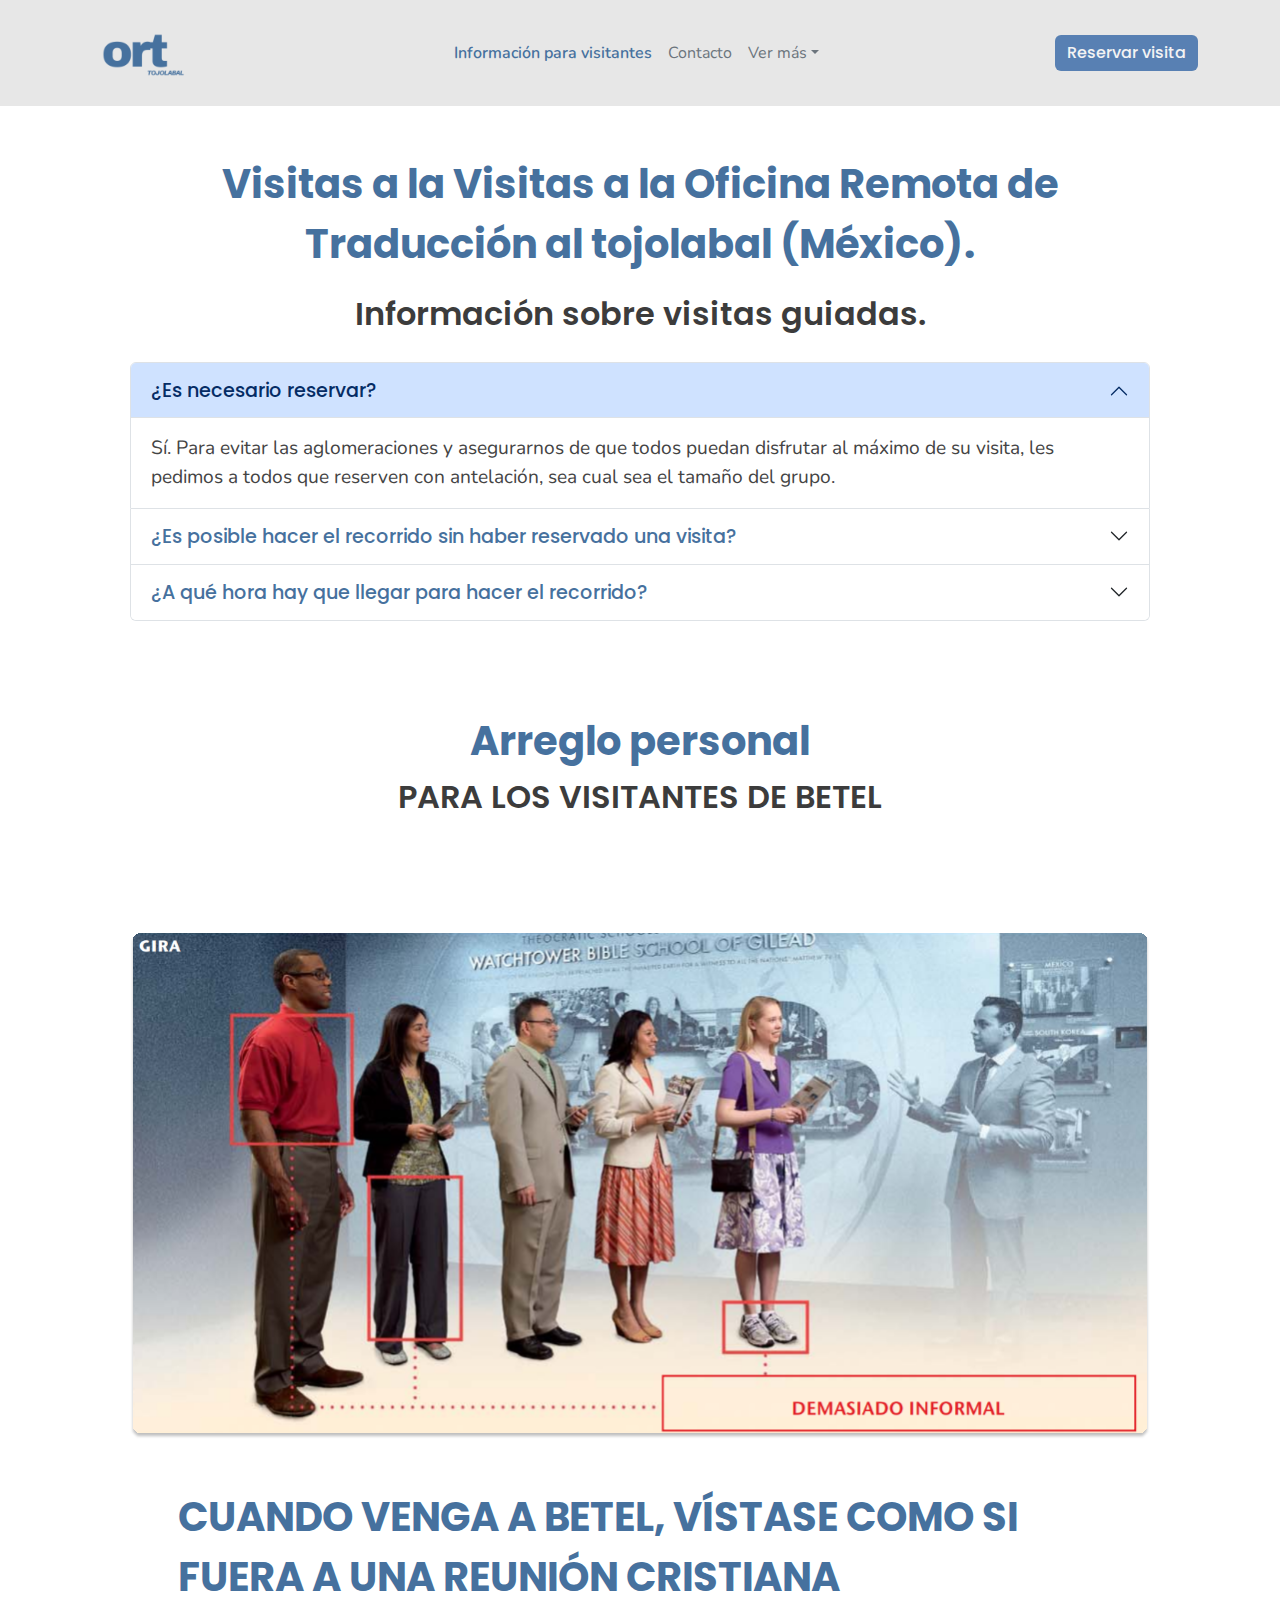
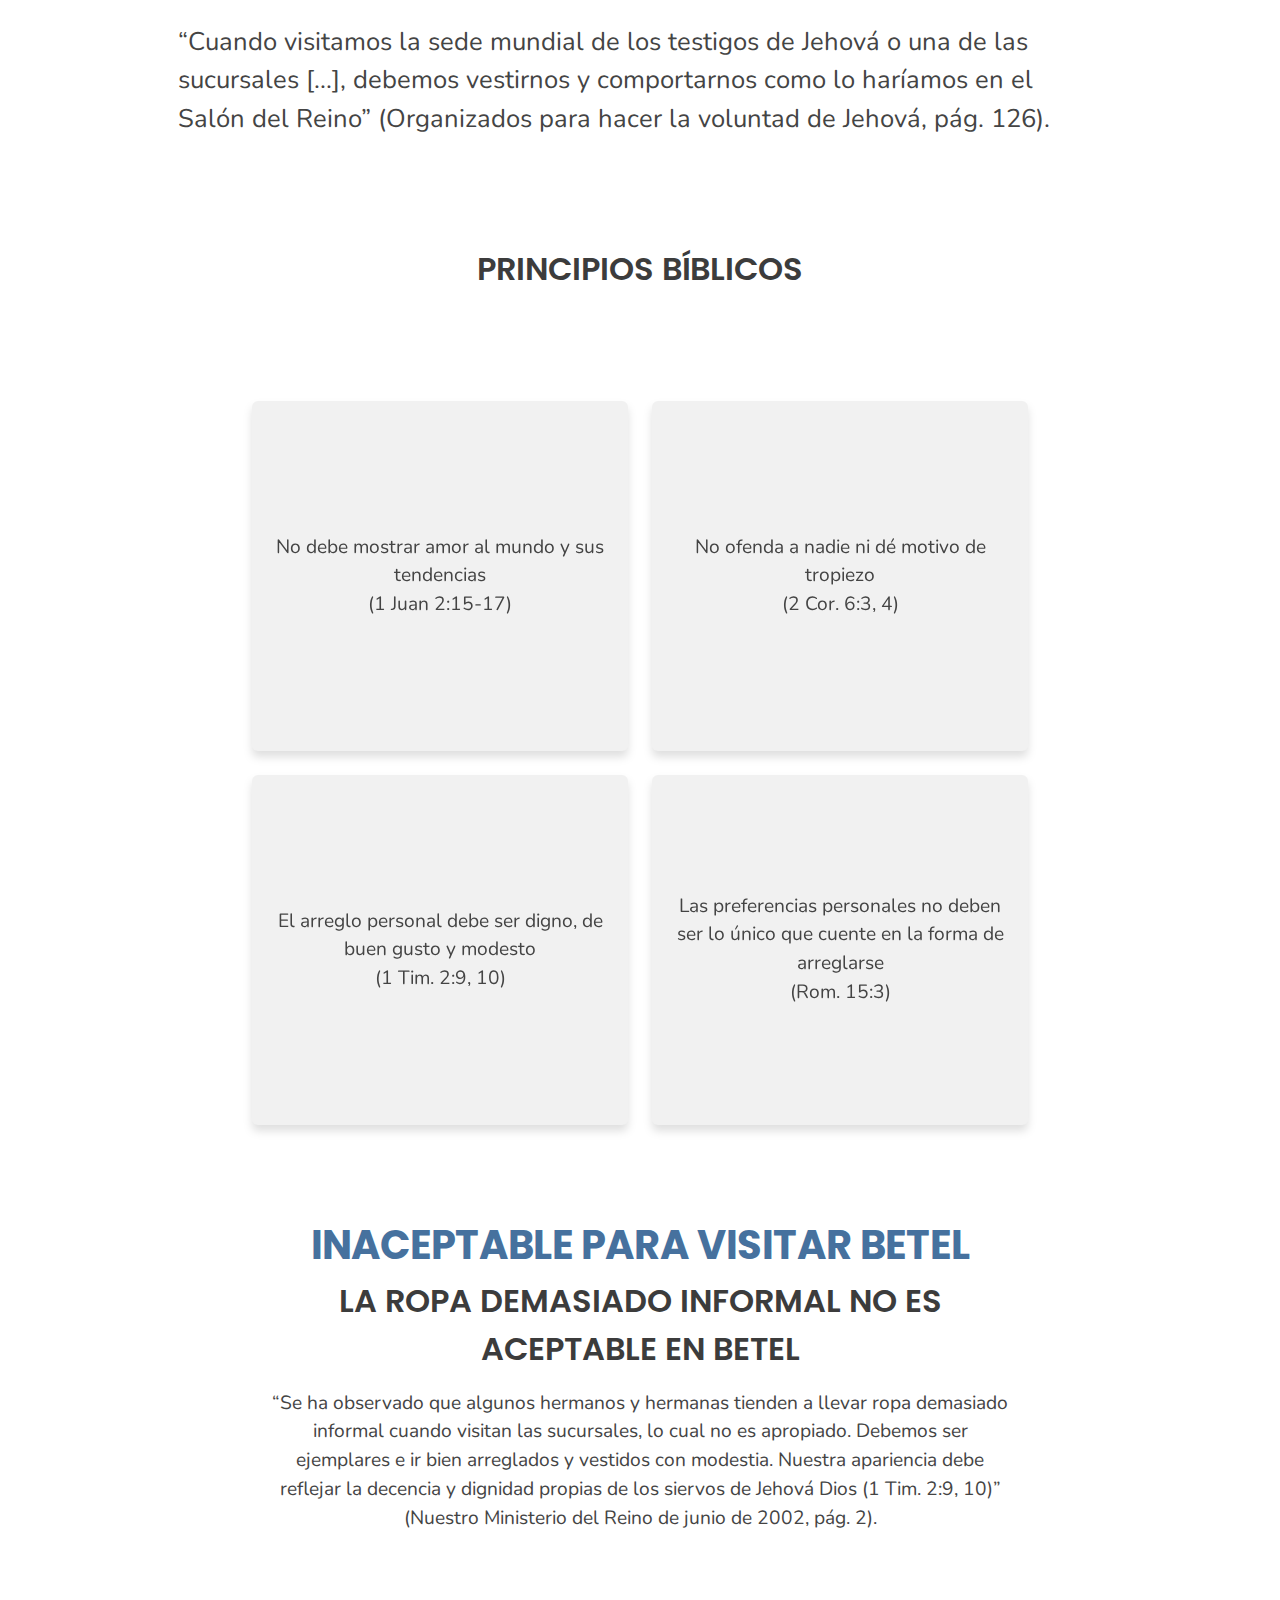
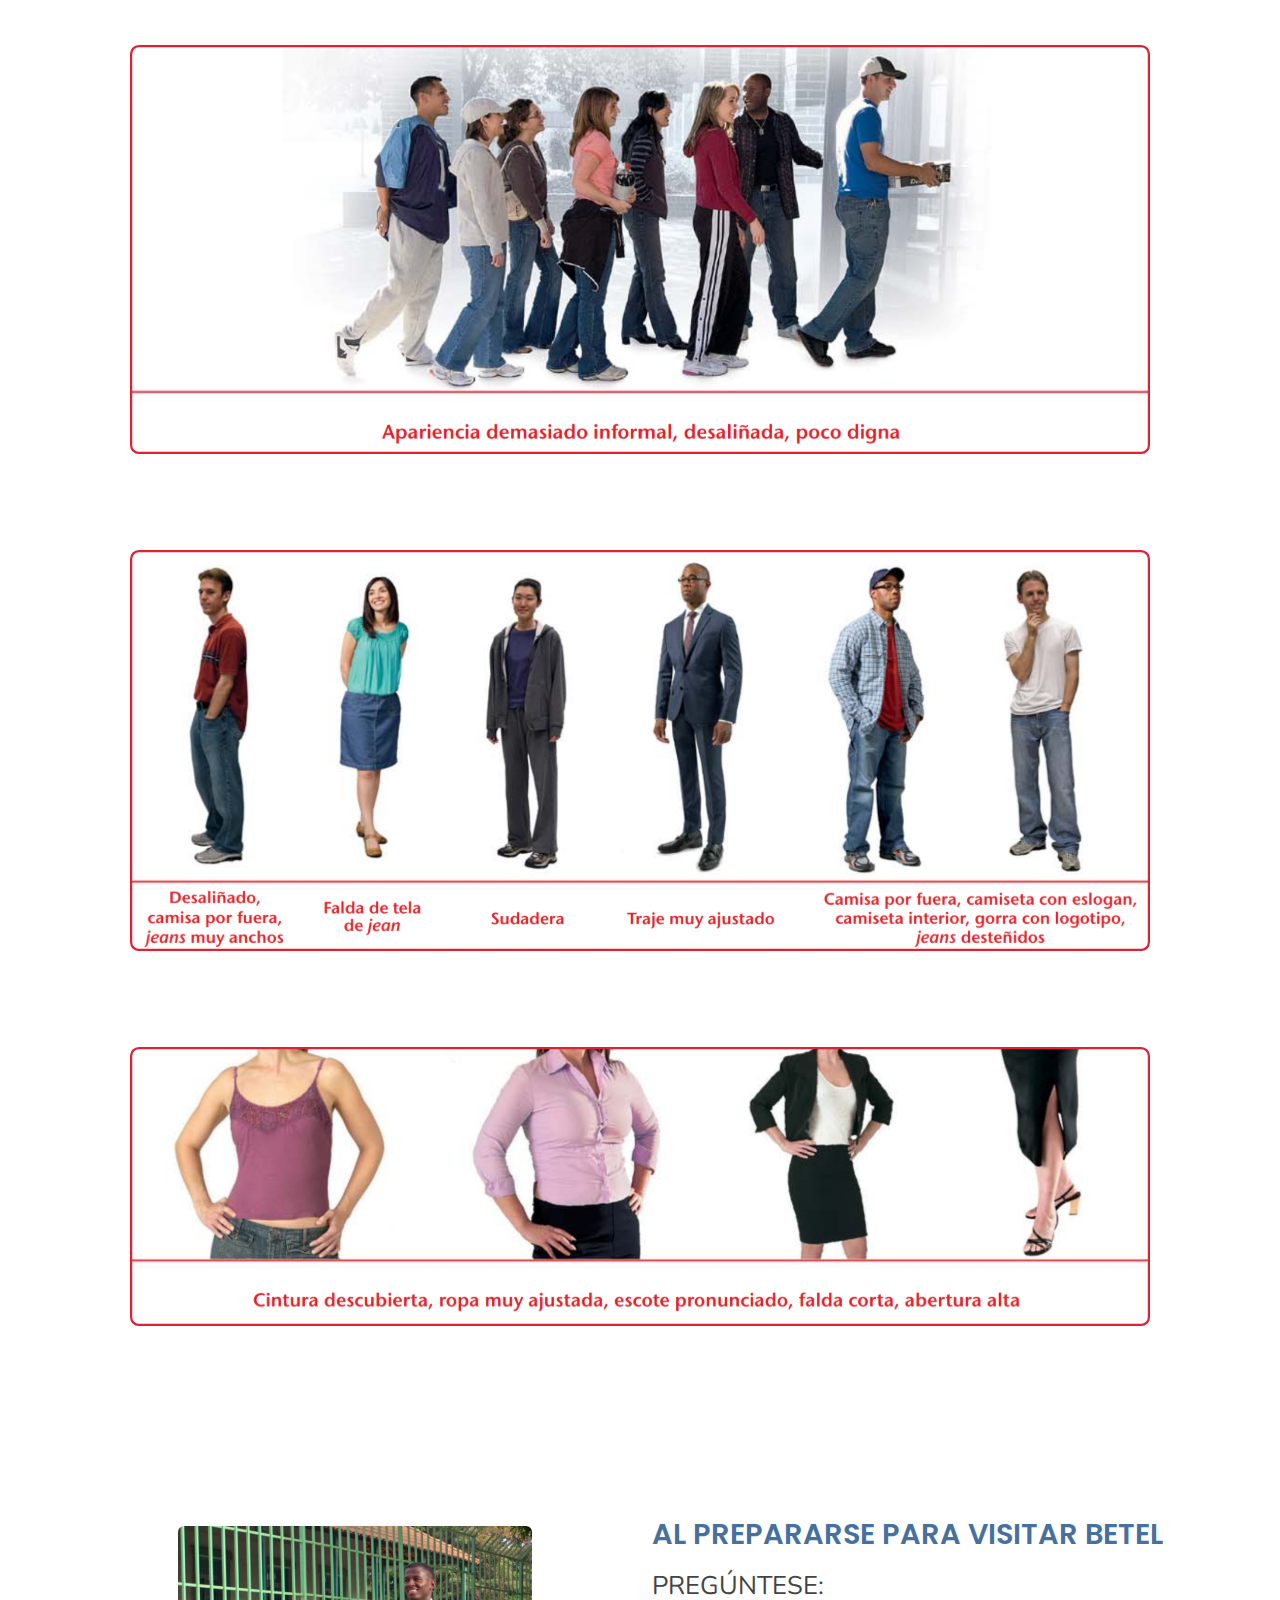
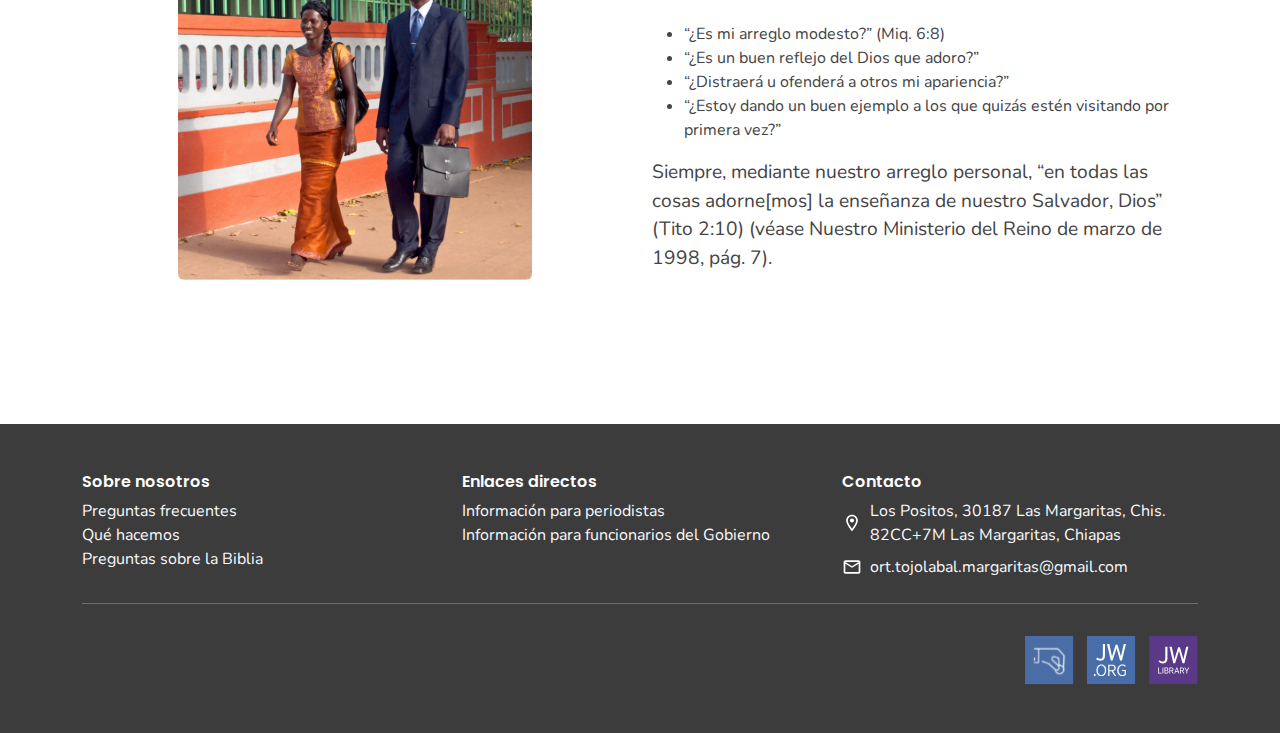
==== informacion.html @ af2a0dfd "componentes del apartado web" ====
<!DOCTYPE html>
<html data-bs-theme="light" lang="es-mx">

<head>
    <meta charset="utf-8">
    <meta name="viewport" content="width=device-width, initial-scale=1.0, shrink-to-fit=no">
    <title>ort-tojolabal</title>
    <link rel="stylesheet" href="assets/bootstrap/css/bootstrap.min.css">
    <link rel="stylesheet" href="assets/css/Hero-Clean-images.css">
    <link rel="stylesheet" href="assets/css/Lightbox-Gallery-baguetteBox.min.css">
    <link rel="stylesheet" href="assets/css/Navbar-Centered-Links-icons.css">
    <link rel="preconnect" href="https://fonts.googleapis.com">
    <link rel="preconnect" href="https://fonts.gstatic.com" crossorigin>
    <link href="https://fonts.googleapis.com/css2?family=Poppins&display=swap" rel="stylesheet">
    <link href="https://fonts.googleapis.com/css2?family=Nunito:ital,wght@0,200..1000;1,200..1000&display=swap" rel="stylesheet">
    <link rel="stylesheet" href="assets/css/style.css">
</head>

<body>

    <nav class="navbar navbar-expand-lg navbar-light" style="background-color: #e7e7e7;">
        <div class="container">
            <a class="navbar-brand d-flex align-items-center" href="home.html">
                <img src="assets/img/logotj.png" alt="" width="120" height="80">
            </a>
            <button data-bs-toggle="collapse" class="navbar-toggler" data-bs-target="#navcol-3">
                <span class="visually-hidden">Toggle navigation</span>
                <span class="navbar-toggler-icon"></span>
            </button>
            <div class="collapse navbar-collapse" id="navcol-3">
                <ul class="navbar-nav mx-auto">
                    <li class="nav-item">
                        <a class="nav-link clr" href="informacion.html">Información para visitantes</a>
                    </li>
                    <li class="nav-item"><a class="nav-link text-secondary" href="#contacto">Contacto</a></li>
                    <li class="nav-item dropdown"><a class="dropdown-toggle nav-link text-secondary" aria-expanded="false" data-bs-toggle="dropdown" href="mas.html">Ver más</a>
                        <div class="dropdown-menu">
                            <a class="dropdown-item text-secondary" href="mas.html">Fotos</a>
                            <a class="dropdown-item text-secondary" href="mas.html">Videos</a>
                        </div>
                    </li>
                    
                </ul>
                <a class="btn btn-primary btncss" role="button" href="https://forms.gle/vn2BjQ1gZtzSnFsu7">Reservar visita</a>
            </div>
        </div>
    </nav>

    <section>
        <div class="container">
            <div class="text-center p-4 p-lg-5">
                <p class="texto1">Visitas a la Visitas a la&nbsp;Oficina Remota de Traducción al tojolabal (México).</p>
                <p class="subt1">Información sobre visitas guiadas.</p>
                <div class="accordion" role="tablist" id="accordion-1" style="margin-top: 24px;">
                    <div class="accordion-item">
                        <h2 class="accordion-header" role="tab">
                            <button class="accordion-button" type="button" data-bs-toggle="collapse" data-bs-target="#accordion-1 .item-1" aria-expanded="true" aria-controls="accordion-1 .item-1">¿Es necesario reservar?</button>
                        </h2>
                        <div class="accordion-collapse collapse show item-1" role="tabpanel" data-bs-parent="#accordion-1">
                            <div class="accordion-body">
                                <p class="mb-0 pcss" style="text-align: left;">Sí. Para evitar las aglomeraciones y asegurarnos de que todos puedan disfrutar al máximo de su visita, les pedimos a todos que reserven con antelación, sea cual sea el tamaño del grupo.</p>
                            </div>
                        </div>
                    </div>
                    <div class="accordion-item">
                        <h2 class="accordion-header" role="tab"><button class="accordion-button collapsed" type="button" data-bs-toggle="collapse" data-bs-target="#accordion-1 .item-2" aria-expanded="false" aria-controls="accordion-1 .item-2">¿Es posible hacer el recorrido sin haber reservado una visita?</button></h2>
                        <div class="accordion-collapse collapse item-2" role="tabpanel" data-bs-parent="#accordion-1">
                            <div class="accordion-body">
                                <p class="mb-0 pcss" style="text-align: left;">Si no ha reservado, es posible que no pueda hacer el recorrido. Debido al espacio disponible, solo se permite una cantidad limitada de visitantes por día.</p>
                            </div>
                        </div>
                    </div>
                    <div class="accordion-item">
                        <h2 class="accordion-header" role="tab"><button class="accordion-button collapsed" type="button" data-bs-toggle="collapse" data-bs-target="#accordion-1 .item-3" aria-expanded="false" aria-controls="accordion-1 .item-3">¿A qué hora hay que llegar para hacer el recorrido? </button></h2>
                        <div class="accordion-collapse collapse item-3" role="tabpanel" data-bs-parent="#accordion-1">
                            <div class="accordion-body">
                                <p class="mb-0 pcss" style="text-align: left;">Los visitantes no deben llegar más de una hora antes de la hora programada para su recorrido. De esta forma se evitan las aglomeraciones.</p>
                            </div>
                        </div>
                    </div>
                </div>
            </div>
        </div>
    </section>

    <div class="container py-4 py-xl-5" style="margin-bottom: -40px;">
        <div class="row mb-5">
            <div class="col-md-8 col-xl-6 text-center mx-auto">
                <h2 class="texto1">Arreglo personal</h2>
                <p class="subt1">PARA LOS VISITANTES DE BETEL</p>
            </div>
        </div>
        <div class="text-center p-4 p-lg-5">
            <img class="rounded mx-auto d-block img-fluid" src="assets/img/inf1.svg">
            <div class="text-center p-4 p-lg-5">
                <p class="texto1" style="text-align: left;">CUANDO VENGA A BETEL, VÍSTASE COMO SI FUERA A UNA REUNIÓN CRISTIANA</p>
                <p style="text-align: left;" class="parr3">“Cuando visitamos la sede mundial de los testigos de Jehová o una de las sucursales [...], debemos vestirnos y comportarnos como lo haríamos en el Salón del Reino” (Organizados para hacer la voluntad de Jehová, pág. 126).</p>
            </div>
        </div>
        <div class="row mb-5">
            <div class="col-md-8 col-xl-6 text-center mx-auto">
                <h2 class="subt1">PRINCIPIOS BÍBLICOS</h2>
            </div>
        </div>
    </div>

    <div class="container d-flex flex-column align-items-center py-4 py-xl-5">
        <div class="row gy-4 row-cols-1 row-cols-md-2 w-100" style="max-width: 800px;">
            <div class="col order-md-first">
                <div class="card">
                    <div class="card-body">
                        <p class="txtcard card-text position-relative top-50 start-50 translate-middle">No debe mostrar amor al mundo y sus tendencias<br>(1 Juan 2:15-17)</p>
                    </div>
                </div>
            </div>
            <div class="col d-md-flex order-first justify-content-md-start align-items-md-end order-md-1">
                <div class="card">
                    <div class="card-body">
                        <p class="txtcard card-text position-relative top-50 start-50 translate-middle">No ofenda a nadie ni dé motivo de tropiezo<br>(2 Cor. 6:3, 4)</p>
                    </div>
                </div>
            </div>
            <div class="col order-md-2">
                <div class="card">
                    <div class="card-body">
                        <p class="txtcard card-text position-relative top-50 start-50 translate-middle">El arreglo personal debe ser digno, de buen gusto y modesto <br>(1 Tim. 2:9, 10)</p>
                    </div>
                </div>
            </div>
            <div class="col order-md-2">
                <div class="card">
                    <div class="card-body">
                        <p class="txtcard card-text position-relative top-50 start-50 translate-middle">Las preferencias personales no deben ser lo único que cuente en la forma de arreglarse<br>(Rom. 15:3)</p>
                    </div>
                </div>
            </div>
        </div>
    </div>

    <div class="container py-4 py-xl-5" style="margin-bottom: -40px;">
        <div class="row mb-5">
            <div class="col-md-8 text-center mx-auto">
                <h2 class="texto1">INACEPTABLE PARA VISITAR BETEL</h2>
                <p class="subt1">LA ROPA DEMASIADO INFORMAL NO ES ACEPTABLE EN BETEL</p>
                <p class="parr2">“Se ha observado que algunos hermanos y hermanas tienden a llevar ropa demasiado informal cuando visitan las sucursales, lo cual no es apropiado. Debemos ser ejemplares e ir bien arreglados y vestidos con modestia. Nuestra apariencia debe reflejar la decencia y dignidad propias de los siervos de Jehová Dios (1 Tim. 2:9, 10)” (Nuestro Ministerio del Reino de junio de 2002, pág. 2).</p>
            </div>
        </div>
        <div class="text-center p-4 p-lg-5"><img class="rounded mx-auto d-block img-fluid" src="assets/img/inf2.svg"></div>
        <div class="text-center p-4 p-lg-5"><img class="rounded mx-auto d-block img-fluid" src="assets/img/inf3.svg"></div>
        <div class="text-center p-4 p-lg-5"><img class="rounded mx-auto d-block img-fluid" src="assets/img/inf4.svg"></div>
    </div>

    <div class="container py-4 py-xl-5">
        <div class="row gy-4 gy-md-0">
            <div class="col-md-6">
                <div class="p-xl-5 m-xl-5">
                    <img class="rounded img-fluid w-100 fit-cover" style="min-height: 300px;" src="assets/img/inf5.svg">
                </div>
            </div>
            <div class="col-md-6 d-md-flex align-items-md-center">
                <div>
                    <h2 class="parr1">AL PREPARARSE PARA VISITAR BETEL</h2>
                    <p class="my-3 parr3">PREGÚNTESE: </p>
                    <ul>
                        <li>“¿Es mi arreglo modesto?” (Miq. 6:8) </li>
                        <li>“¿Es un buen reflejo del Dios que adoro?”</li>
                        <li>“¿Distraerá u ofenderá a otros mi apariencia?”</li>
                        <li>“¿Estoy dando un buen ejemplo a los que quizás estén visitando por primera vez?”</li>
                    </ul>
                    <p class="my-3 parr2">Siempre, mediante nuestro arreglo personal, “en todas las cosas adorne[mos] la enseñanza de nuestro Salvador, Dios” (Tito 2:10) (véase Nuestro Ministerio del Reino de marzo de 1998, pág. 7).</p>
                </div>
            </div>
        </div>
    </div>

    <footer id="contacto" style="background-color: #3C3C3C;" class="text-white">
        <div class="container py-4 py-lg-5">
            <div class="row row-cols-1 row-cols-lg-3">
                <div class="col">
                    <h3 class="fs-6 ft">Sobre nosotros</h3>
                    <ul class="list-unstyled">
                        <li><a class="link-light" href="https://www.jw.org/es/testigos-de-jehov%C3%A1/preguntas-frecuentes/">Preguntas frecuentes</a></li>
                        <li><a class="link-light" href="https://www.jw.org/es/testigos-de-jehov%C3%A1/qui%C3%A9nes-somos-y-qu%C3%A9-hacemos/">Qué hacemos</a></li>
                        <li><a class="link-light" href="https://www.jw.org/es/ense%C3%B1anzas-b%C3%ADblicas/preguntas/">Preguntas sobre la&nbsp;Biblia</a></li>
                    </ul>
                </div>
                <div class="col">
                    <h3 class="fs-6 ft">Enlaces directos</h3>
                    <ul class="list-unstyled">
                        <li><a class="link-light" href="https://www.jw.org/es/informacion-para-periodistas/">Información para periodistas</a></li>
                        <li><a class="link-light" href="https://www.jw.org/es/legal/">Información para funcionarios del Gobierno</a></li>
                    </ul>
                </div>
                <div class="col">
                    <h3 class="fs-6 ft">Contacto</h3>
                    <div class="d-flex align-items-center mb-2">
                        <span class="d-flex justify-content-center align-items-center me-2 ">
                            <svg xmlns="http://www.w3.org/2000/svg" height="1em" viewBox="0 0 24 24" width="1em" fill="currentColor" class="fs-5">
                                <path d="M0 0h24v24H0V0z" fill="none"></path>
                                <path d="M12 2C8.13 2 5 5.13 5 9c0 5.25 7 13 7 13s7-7.75 7-13c0-3.87-3.13-7-7-7zM7 9c0-2.76 2.24-5 5-5s5 2.24 5 5c0 2.88-2.88 7.19-5 9.88C9.92 16.21 7 11.85 7 9z"></path>
                                <circle cx="12" cy="9" r="2.5"></circle>
                            </svg>
                        </span>
                        <a class="text-align link-light" href="https://maps.app.goo.gl/HFKCxV1KkZRqvtg29">Los Positos, 30187 Las Margaritas, Chis.<br>82CC+7M Las Margaritas, Chiapas</a>
                    </div>
                    <div class="d-flex align-items-center mb-2">
                        <span class="d-flex justify-content-center align-items-center me-2">
                            <svg xmlns="http://www.w3.org/2000/svg" height="1em" viewBox="0 0 24 24" width="1em" fill="currentColor" class="fs-5">
                                <path d="M0 0h24v24H0V0z" fill="none"></path>
                                <path d="M22 6c0-1.1-.9-2-2-2H4c-1.1 0-2 .9-2 2v12c0 1.1.9 2 2 2h16c1.1 0 2-.9 2-2V6zm-2 0l-8 5-8-5h16zm0 12H4V8l8 5 8-5v10z"></path>
                            </svg>
                        </span>
                        <a class="text-align link-light" href="#">ort.tojolabal.margaritas@gmail.com</a>
                    </div>
                </div>
            </div>
            <hr>
            <div class="d-flex justify-content-end align-items-center pt-3">
                <ul class="list-inline mb-0">
                    <li class="list-inline-item"><a href="https://donate.jw.org/ui/S/donate-home.html#/donate"><img src="assets/img/Donete.svg"></a></li>
                    <li class="list-inline-item"><a href="https://www.jw.org/es/"><img src="assets/img/JW.svg"></a></li>
                    <li class="list-inline-item"><a href="https://www.jw.org/es/ayuda-en-l%C3%ADnea/jw-library/"><img src="assets/img/jwL.svg"></a></li>
                </ul>
            </div>
        </div>
    </footer>

    <script src="assets/js/jquery.min.js"></script>
    <script src="assets/bootstrap/js/bootstrap.min.js"></script>
    <script src="assets/js/Lightbox-Gallery-baguetteBox.min.js"></script>
    <script src="assets/js/Lightbox-Gallery.js"></script>
</body>

</html>
---- assets/css/Hero-Clean-images.css ----
.fit-cover {
  object-fit: cover;
}

a {
  text-decoration: none;
  font-family: "Nunito", sans-serif;
  font-optical-sizing: auto;
  font-weight: 400;
  font-style: normal;
}
---- assets/css/Navbar-Centered-Links-icons.css ----
.bs-icon {
  --bs-icon-size: .75rem;
  display: flex;
  flex-shrink: 0;
  justify-content: center;
  align-items: center;
  font-size: var(--bs-icon-size);
  width: calc(var(--bs-icon-size) * 2);
  height: calc(var(--bs-icon-size) * 2);
  color: var(--bs-primary);
}

.bs-icon-xs {
  --bs-icon-size: 1rem;
  width: calc(var(--bs-icon-size) * 1.5);
  height: calc(var(--bs-icon-size) * 1.5);
}

.bs-icon-sm {
  --bs-icon-size: 1rem;
}

.bs-icon-md {
  --bs-icon-size: 1.5rem;
}

.bs-icon-lg {
  --bs-icon-size: 2rem;
}

.bs-icon-xl {
  --bs-icon-size: 2.5rem;
}

.bs-icon.bs-icon-primary {
  color: var(--bs-white);
  background: var(--bs-primary);
}

.bs-icon.bs-icon-primary-light {
  color: var(--bs-primary);
  background: rgba(var(--bs-primary-rgb), .2);
}

.bs-icon.bs-icon-semi-white {
  color: var(--bs-primary);
  background: rgba(255, 255, 255, .5);
}

.bs-icon.bs-icon-rounded {
  border-radius: .5rem;
}

.bs-icon.bs-icon-circle {
  border-radius: 50%;
}
---- assets/css/style.css ----
.texto1{
    font-family: "Poppins", sans-serif;
    font-weight: bold;
    font-style: normal;
    color: #46719E;
    font-size: 2.5rem;
}

.btncss{
    background-color: #5880B3;
    color: #F3F3F3;
    font-family: "Poppins", sans-serif;
    font-weight: 500;
    font-style: normal;
    border: none;
}

.txt2{
    font-family: "Poppins", sans-serif;
    font-weight: 500;
    font-style: normal;
    color: #3C3C3C;
    font-size: 2.0rem;
}

.txt3{
    font-family: "Poppins", sans-serif;
    font-weight: 500;
    font-style: normal;
    color: #3C3C3C;
    font-size: 1.5rem; 
}

.parr1{
    font-family: "Poppins", sans-serif;
    font-weight: 600;
    font-style: normal;
    color: #46719E;
    font-size: 1.8rem;
}

.parr2{
    font-family: "Nunito", sans-serif;
    font-optical-sizing: auto;
    font-weight: 400;
    font-style: normal;
    color: #444444;
    font-size: 1.2rem;
}

.parr3{
    font-family: "Nunito", sans-serif;
    font-optical-sizing: auto;
    font-weight: 400;
    font-style: normal;
    color: #444444;
    font-size: 1.6rem;
}

.subt1{
    font-family: "Poppins", sans-serif;
    font-weight: 600;
    font-style: normal;
    color: #3C3C3C;
    font-size: 2.0rem;
}


.txtcard{
    text-align: center;
    font-family: "Nunito", sans-serif;
    font-optical-sizing: auto;
    font-weight: 400;
    font-style: normal;
    color: #444444;
    font-size: 1.2rem;
}

.card{
    background-color: #F1F1F1;
    border: none;
    filter: drop-shadow(0px 6px 4px #00000020);
    height: 350px;
}

li{
    font-family: "Nunito", sans-serif;
    font-optical-sizing: auto;
    font-weight: 400;
    font-style: normal;
    color: #444444;
    font-size: 1.0rem;
}

.clr{
    color: #46719E;
    font-weight: 600;
}

.ft{
    font-family: "Poppins", sans-serif;
    font-weight: 600;
    font-style: normal;
}

.accordion-button{
    font-family: "Poppins", sans-serif;
    font-weight: 500;
    font-style: normal;
    color: #46719E;
    font-size: 1.2rem;
}

.pcss{
    font-family: "Nunito", sans-serif;
    font-optical-sizing: auto;
    font-weight: 400;
    font-style: normal;
    color: #444444;
    font-size: 1.2rem;
}
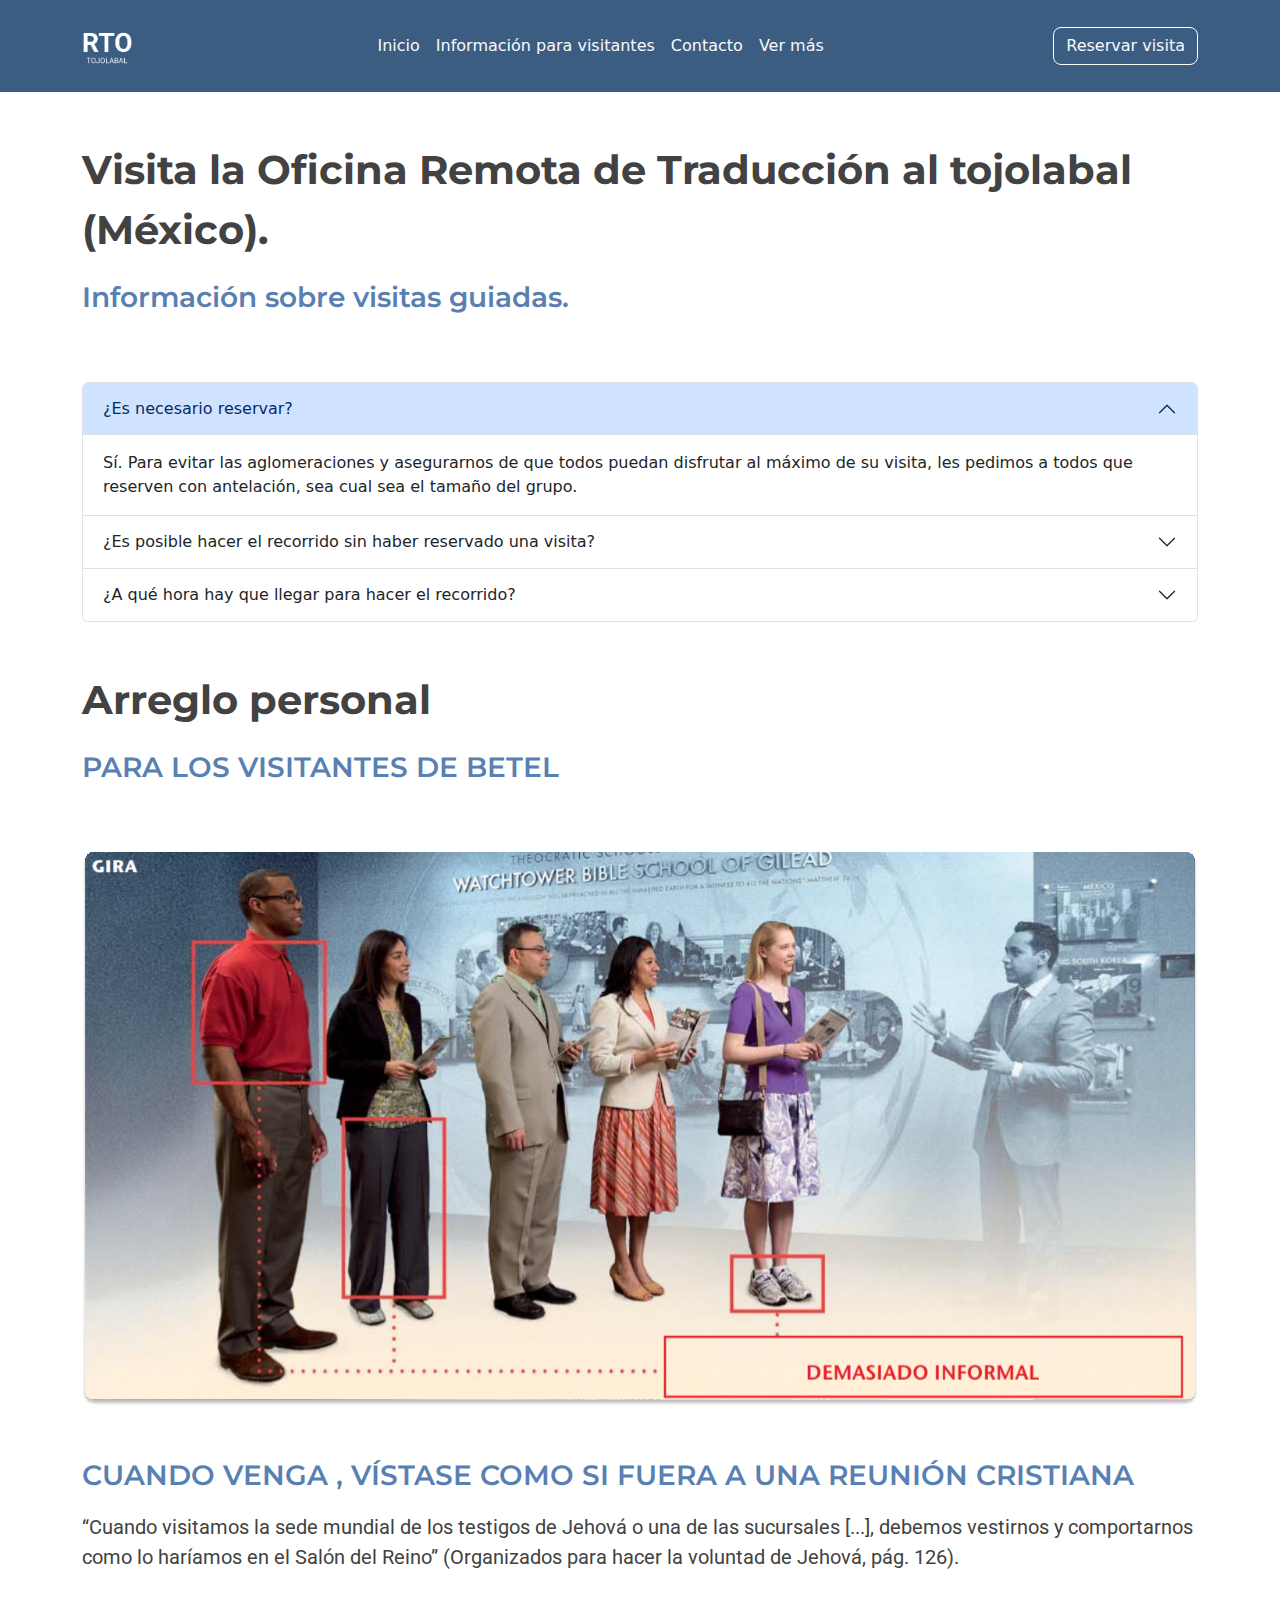
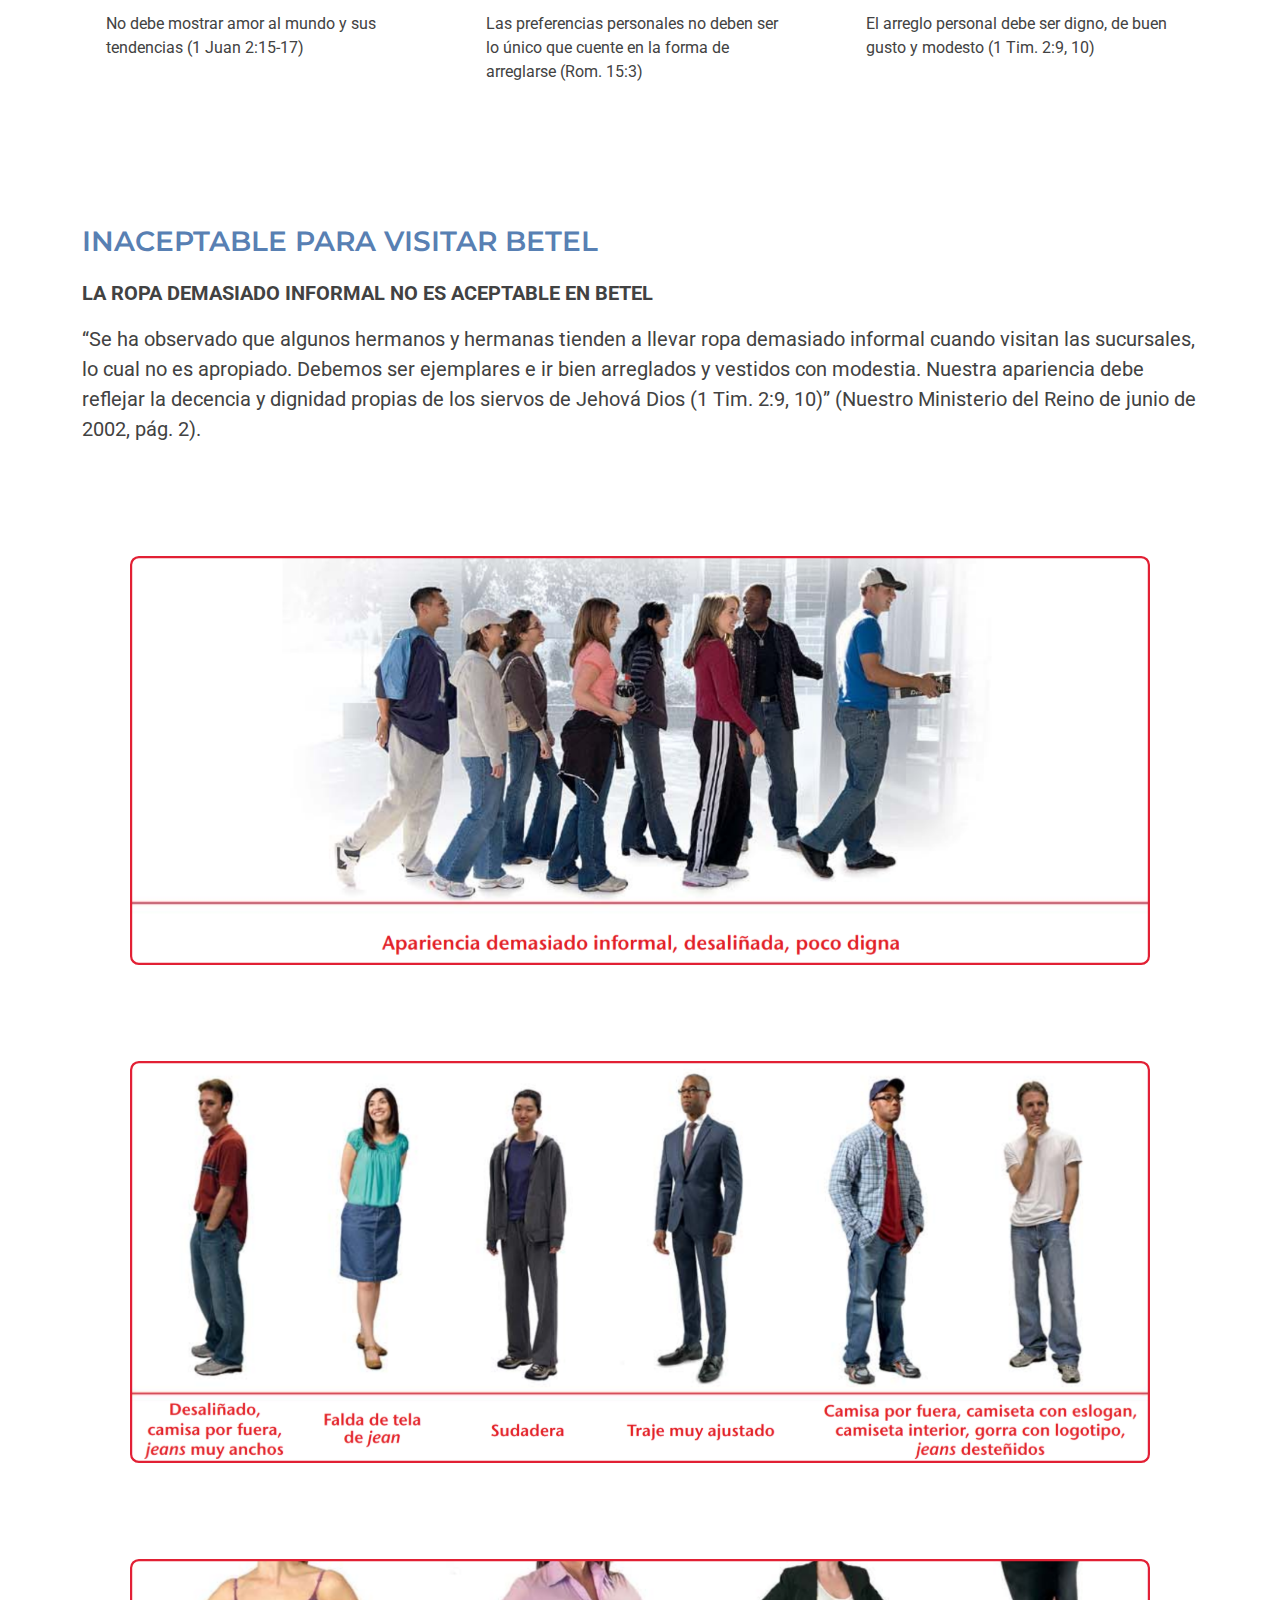
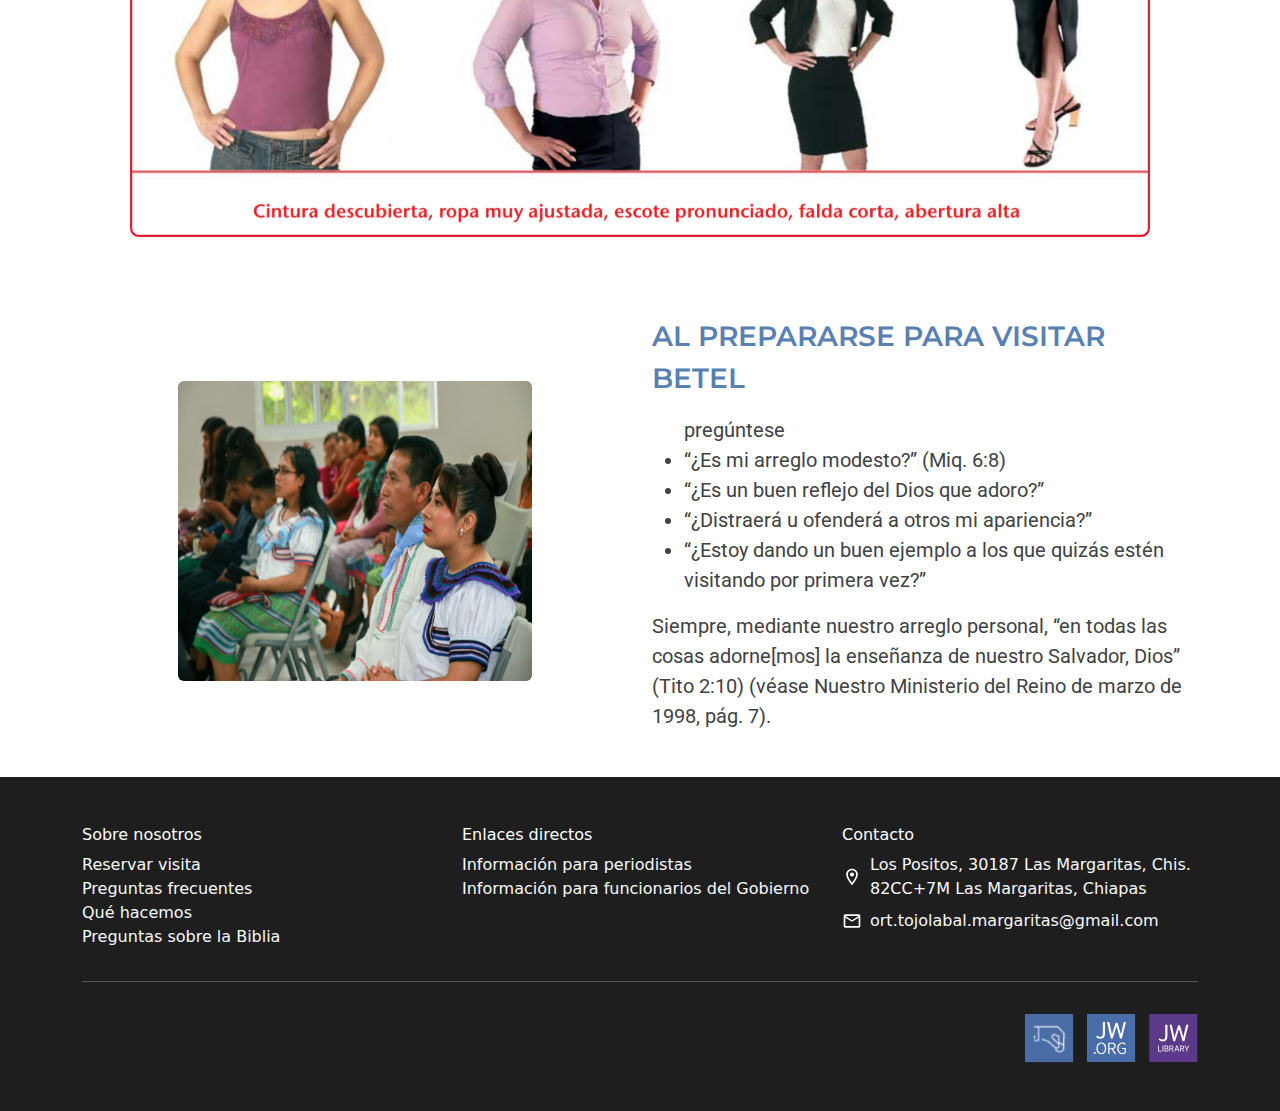
==== commit 7598d0e4: "Add files via upload" ====
--- a/informacion.html
+++ b/informacion.html
@@ -4,24 +4,20 @@
 <head>
     <meta charset="utf-8">
     <meta name="viewport" content="width=device-width, initial-scale=1.0, shrink-to-fit=no">
-    <title>ort-tojolabal</title>
+    <title>RTOtojolabal</title>
     <link rel="stylesheet" href="assets/bootstrap/css/bootstrap.min.css">
-    <link rel="stylesheet" href="assets/css/Hero-Clean-images.css">
-    <link rel="stylesheet" href="assets/css/Lightbox-Gallery-baguetteBox.min.css">
-    <link rel="stylesheet" href="assets/css/Navbar-Centered-Links-icons.css">
+    <link rel="stylesheet" href="assets/css/style.css">
     <link rel="preconnect" href="https://fonts.googleapis.com">
     <link rel="preconnect" href="https://fonts.gstatic.com" crossorigin>
-    <link href="https://fonts.googleapis.com/css2?family=Poppins&display=swap" rel="stylesheet">
-    <link href="https://fonts.googleapis.com/css2?family=Nunito:ital,wght@0,200..1000;1,200..1000&display=swap" rel="stylesheet">
-    <link rel="stylesheet" href="assets/css/style.css">
+    <link href="https://fonts.googleapis.com/css2?family=Montserrat:ital,wght@0,100..900;1,100..900&display=swap" rel="stylesheet">
+    <link href="https://fonts.googleapis.com/css2?family=Roboto:ital,wght@0,100;0,300;0,400;0,500;0,700;0,900;1,100;1,300;1,400;1,500;1,700;1,900&display=swap" rel="stylesheet">
 </head>
 
 <body>
-
-    <nav class="navbar navbar-expand-lg navbar-light" style="background-color: #e7e7e7;">
+    <nav class="navbar navbar-expand-md py-3" style="background-color: #3B5D82;">
         <div class="container">
-            <a class="navbar-brand d-flex align-items-center" href="home.html">
-                <img src="assets/img/logotj.png" alt="" width="120" height="80">
+            <a class="navbar-brand d-flex align-items-center" href="index.html">
+                <img src="assets/img/toj.png" alt="Bootstrap" width="50" height="50">
             </a>
             <button data-bs-toggle="collapse" class="navbar-toggler" data-bs-target="#navcol-3">
                 <span class="visually-hidden">Toggle navigation</span>
@@ -30,169 +26,185 @@
             <div class="collapse navbar-collapse" id="navcol-3">
                 <ul class="navbar-nav mx-auto">
                     <li class="nav-item">
-                        <a class="nav-link clr" href="informacion.html">Información para visitantes</a>
-                    </li>
-                    <li class="nav-item"><a class="nav-link text-secondary" href="#contacto">Contacto</a></li>
-                    <li class="nav-item dropdown"><a class="dropdown-toggle nav-link text-secondary" aria-expanded="false" data-bs-toggle="dropdown" href="mas.html">Ver más</a>
-                        <div class="dropdown-menu">
-                            <a class="dropdown-item text-secondary" href="mas.html">Fotos</a>
-                            <a class="dropdown-item text-secondary" href="mas.html">Videos</a>
-                        </div>
-                    </li>
-                    
+                        <a class="nav-link active link-light" href="index.html">Inicio</a>
+                    </li>
+                    <li class="nav-item">
+                        <a class="nav-link active link-light" href="informacion.html">Información para visitantes</a>
+                    </li>
+                    <li class="nav-item">
+                        <a class="nav-link link-light" href="#contacto">Contacto</a>
+                    </li>
+                    <li class="nav-item">
+                        <a class="nav-link link-light" href="mas.html">Ver más</a>
+                    </li>
                 </ul>
-                <a class="btn btn-primary btncss" role="button" href="https://forms.gle/vn2BjQ1gZtzSnFsu7">Reservar visita</a>
+                <a class="btn boton link-light" href="https://forms.gle/vn2BjQ1gZtzSnFsu7">Reservar visita</a>
             </div>
         </div>
     </nav>
 
-    <section>
-        <div class="container">
-            <div class="text-center p-4 p-lg-5">
-                <p class="texto1">Visitas a la Visitas a la&nbsp;Oficina Remota de Traducción al tojolabal (México).</p>
-                <p class="subt1">Información sobre visitas guiadas.</p>
-                <div class="accordion" role="tablist" id="accordion-1" style="margin-top: 24px;">
-                    <div class="accordion-item">
-                        <h2 class="accordion-header" role="tab">
-                            <button class="accordion-button" type="button" data-bs-toggle="collapse" data-bs-target="#accordion-1 .item-1" aria-expanded="true" aria-controls="accordion-1 .item-1">¿Es necesario reservar?</button>
-                        </h2>
-                        <div class="accordion-collapse collapse show item-1" role="tabpanel" data-bs-parent="#accordion-1">
-                            <div class="accordion-body">
-                                <p class="mb-0 pcss" style="text-align: left;">Sí. Para evitar las aglomeraciones y asegurarnos de que todos puedan disfrutar al máximo de su visita, les pedimos a todos que reserven con antelación, sea cual sea el tamaño del grupo.</p>
-                            </div>
-                        </div>
-                    </div>
-                    <div class="accordion-item">
-                        <h2 class="accordion-header" role="tab"><button class="accordion-button collapsed" type="button" data-bs-toggle="collapse" data-bs-target="#accordion-1 .item-2" aria-expanded="false" aria-controls="accordion-1 .item-2">¿Es posible hacer el recorrido sin haber reservado una visita?</button></h2>
-                        <div class="accordion-collapse collapse item-2" role="tabpanel" data-bs-parent="#accordion-1">
-                            <div class="accordion-body">
-                                <p class="mb-0 pcss" style="text-align: left;">Si no ha reservado, es posible que no pueda hacer el recorrido. Debido al espacio disponible, solo se permite una cantidad limitada de visitantes por día.</p>
-                            </div>
-                        </div>
-                    </div>
-                    <div class="accordion-item">
-                        <h2 class="accordion-header" role="tab"><button class="accordion-button collapsed" type="button" data-bs-toggle="collapse" data-bs-target="#accordion-1 .item-3" aria-expanded="false" aria-controls="accordion-1 .item-3">¿A qué hora hay que llegar para hacer el recorrido? </button></h2>
-                        <div class="accordion-collapse collapse item-3" role="tabpanel" data-bs-parent="#accordion-1">
-                            <div class="accordion-body">
-                                <p class="mb-0 pcss" style="text-align: left;">Los visitantes no deben llegar más de una hora antes de la hora programada para su recorrido. De esta forma se evitan las aglomeraciones.</p>
-                            </div>
-                        </div>
-                    </div>
-                </div>
-            </div>
-        </div>
-    </section>
-
-    <div class="container py-4 py-xl-5" style="margin-bottom: -40px;">
-        <div class="row mb-5">
-            <div class="col-md-8 col-xl-6 text-center mx-auto">
-                <h2 class="texto1">Arreglo personal</h2>
-                <p class="subt1">PARA LOS VISITANTES DE BETEL</p>
-            </div>
-        </div>
-        <div class="text-center p-4 p-lg-5">
-            <img class="rounded mx-auto d-block img-fluid" src="assets/img/inf1.svg">
-            <div class="text-center p-4 p-lg-5">
-                <p class="texto1" style="text-align: left;">CUANDO VENGA A BETEL, VÍSTASE COMO SI FUERA A UNA REUNIÓN CRISTIANA</p>
-                <p style="text-align: left;" class="parr3">“Cuando visitamos la sede mundial de los testigos de Jehová o una de las sucursales [...], debemos vestirnos y comportarnos como lo haríamos en el Salón del Reino” (Organizados para hacer la voluntad de Jehová, pág. 126).</p>
-            </div>
-        </div>
-        <div class="row mb-5">
-            <div class="col-md-8 col-xl-6 text-center mx-auto">
-                <h2 class="subt1">PRINCIPIOS BÍBLICOS</h2>
-            </div>
-        </div>
-    </div>
-
-    <div class="container d-flex flex-column align-items-center py-4 py-xl-5">
-        <div class="row gy-4 row-cols-1 row-cols-md-2 w-100" style="max-width: 800px;">
-            <div class="col order-md-first">
-                <div class="card">
-                    <div class="card-body">
-                        <p class="txtcard card-text position-relative top-50 start-50 translate-middle">No debe mostrar amor al mundo y sus tendencias<br>(1 Juan 2:15-17)</p>
-                    </div>
-                </div>
-            </div>
-            <div class="col d-md-flex order-first justify-content-md-start align-items-md-end order-md-1">
-                <div class="card">
-                    <div class="card-body">
-                        <p class="txtcard card-text position-relative top-50 start-50 translate-middle">No ofenda a nadie ni dé motivo de tropiezo<br>(2 Cor. 6:3, 4)</p>
-                    </div>
-                </div>
-            </div>
-            <div class="col order-md-2">
-                <div class="card">
-                    <div class="card-body">
-                        <p class="txtcard card-text position-relative top-50 start-50 translate-middle">El arreglo personal debe ser digno, de buen gusto y modesto <br>(1 Tim. 2:9, 10)</p>
-                    </div>
-                </div>
-            </div>
-            <div class="col order-md-2">
-                <div class="card">
-                    <div class="card-body">
-                        <p class="txtcard card-text position-relative top-50 start-50 translate-middle">Las preferencias personales no deben ser lo único que cuente en la forma de arreglarse<br>(Rom. 15:3)</p>
-                    </div>
-                </div>
-            </div>
-        </div>
-    </div>
-
-    <div class="container py-4 py-xl-5" style="margin-bottom: -40px;">
-        <div class="row mb-5">
-            <div class="col-md-8 text-center mx-auto">
-                <h2 class="texto1">INACEPTABLE PARA VISITAR BETEL</h2>
-                <p class="subt1">LA ROPA DEMASIADO INFORMAL NO ES ACEPTABLE EN BETEL</p>
-                <p class="parr2">“Se ha observado que algunos hermanos y hermanas tienden a llevar ropa demasiado informal cuando visitan las sucursales, lo cual no es apropiado. Debemos ser ejemplares e ir bien arreglados y vestidos con modestia. Nuestra apariencia debe reflejar la decencia y dignidad propias de los siervos de Jehová Dios (1 Tim. 2:9, 10)” (Nuestro Ministerio del Reino de junio de 2002, pág. 2).</p>
-            </div>
-        </div>
-        <div class="text-center p-4 p-lg-5"><img class="rounded mx-auto d-block img-fluid" src="assets/img/inf2.svg"></div>
-        <div class="text-center p-4 p-lg-5"><img class="rounded mx-auto d-block img-fluid" src="assets/img/inf3.svg"></div>
-        <div class="text-center p-4 p-lg-5"><img class="rounded mx-auto d-block img-fluid" src="assets/img/inf4.svg"></div>
-    </div>
-
-    <div class="container py-4 py-xl-5">
+    <section class="py-4 py-xl-5">
+        <div class="container h-100">
+            <div class="row h-100">
+                <div class="d-flex d-sm-flex d-md-flex">
+                    <div>
+                        <p class="titulo">Visita la Oficina Remota de Traducción al tojolabal (México).</p>
+                        <p class="subtitulo">Información sobre visitas guiadas.</p>
+                    </div>
+                </div>
+            </div>
+        </div>
+    </section>
+
+    <div class="container">
+        <div class="accordion" role="tablist" id="accordion-1">
+            <div class="accordion-item">
+                <h2 class="accordion-header" role="tab">
+                    <button class="accordion-button" type="button" data-bs-toggle="collapse" data-bs-target="#accordion-1 .item-1" aria-expanded="true" aria-controls="accordion-1 .item-1">¿Es necesario reservar?</button>
+                </h2>
+                <div class="accordion-collapse collapse show item-1" role="tabpanel" data-bs-parent="#accordion-1">
+                    <div class="accordion-body">
+                        <p class="mb-0">Sí. Para evitar las aglomeraciones y asegurarnos de que todos puedan disfrutar al máximo de su visita, les pedimos a todos que reserven con antelación, sea cual sea el tamaño del grupo.</p>
+                    </div>
+                </div>
+            </div>
+            <div class="accordion-item">
+                <h2 class="accordion-header" role="tab">
+                    <button class="accordion-button collapsed" type="button" data-bs-toggle="collapse" data-bs-target="#accordion-1 .item-2" aria-expanded="false" aria-controls="accordion-1 .item-2">¿Es posible hacer el recorrido sin haber reservado una visita?</button>
+                </h2>
+                <div class="accordion-collapse collapse item-2" role="tabpanel" data-bs-parent="#accordion-1">
+                    <div class="accordion-body">
+                        <p class="mb-0">no ha reservado, es posible que no pueda hacer el recorrido. Debido al espacio disponible, solo se permite una cantidad limitada de visitantes por día.</p>
+                    </div>
+                </div>
+            </div>
+            <div class="accordion-item">
+                <h2 class="accordion-header" role="tab">
+                    <button class="accordion-button collapsed" type="button" data-bs-toggle="collapse" data-bs-target="#accordion-1 .item-3" aria-expanded="false" aria-controls="accordion-1 .item-3">¿A qué hora hay que llegar para hacer el recorrido? </button>
+                </h2>
+                <div class="accordion-collapse collapse item-3" role="tabpanel" data-bs-parent="#accordion-1">
+                    <div class="accordion-body">
+                        <p class="mb-0">os visitantes no deben llegar más de 15 minutos antes de la hora programada para su recorrido. De esta forma se evitan las aglomeraciones.</p>
+                    </div>
+                </div>
+            </div>
+        </div>
+    </div>
+
+    <section class="py-4 py-xl-5">
+        <div class="container h-100">
+            <div class="row h-100">
+                <div class="d-flex d-sm-flex d-md-flex">
+                    <div>
+                        <p class="titulo">Arreglo personal</p>
+                        <p class="subtitulo">PARA LOS VISITANTES DE BETEL</p>
+                    </div>
+                </div>
+            </div>
+        </div>
+    </section>
+
+    <div class="container">
+        <img class="rounded mx-auto d-block img-fluid" src="assets/img/inf1.svg">     
+    </div>
+
+    <section class="py-4 py-xl-5">
+        <div class="container h-100">
+            <div class="row h-100">
+                <div class="d-flex d-sm-flex d-md-flex">
+                    <div>
+                        <p class="subtitulo">CUANDO VENGA , VÍSTASE COMO SI FUERA A UNA REUNIÓN CRISTIANA</p>
+                        <p class="subparrafo">“Cuando visitamos la sede mundial de los testigos de Jehová o una de las sucursales [...], debemos vestirnos y comportarnos como lo haríamos en el Salón del Reino” (Organizados para hacer la voluntad de Jehová, pág. 126).</p>
+                    </div>
+                </div>
+            </div>
+            <div class="row gy-4 row-cols-1 row-cols-sm-2 row-cols-lg-3">
+                <div class="col">
+                    <div>
+                        <p class="p-4 texcard">No debe mostrar amor al mundo y sus tendencias (1 Juan 2:15-17)</p>
+                    </div>
+                </div>
+                <div class="col">
+                    <div>
+                        <p class="p-4 texcard">Las preferencias personales no deben ser lo único que cuente en la forma de arreglarse (Rom. 15:3)</p>
+                    </div>
+                </div>
+                <div class="col">
+                    <div>
+                        <p class="p-4 texcard">El arreglo personal debe ser digno, de buen gusto y modesto (1 Tim. 2:9, 10)</p>
+                    </div>
+                </div>
+            </div>
+        </div>
+    </section>
+
+    <section class="py-4 py-xl-5">
+        <div class="container h-100">
+            <div class="row h-100">
+                <div class="d-flex d-sm-flex d-md-flex">
+                    <div>
+                        <p class="subtitulo">INACEPTABLE PARA VISITAR BETEL</p>
+                        <p class="subparrafo" style="font-weight: bold;">LA ROPA DEMASIADO INFORMAL NO ES ACEPTABLE EN BETEL</p>
+                        <p class="subparrafo">“Se ha observado que algunos hermanos y hermanas tienden a llevar ropa demasiado informal
+                            cuando visitan las sucursales, lo cual no es apropiado. Debemos ser ejemplares e ir bien arreglados
+                            y vestidos con modestia. Nuestra apariencia debe reflejar la decencia y dignidad propias de los siervos
+                            de Jehová Dios (1 Tim. 2:9, 10)” (Nuestro Ministerio del Reino de junio de 2002, pág. 2).
+                        </p>
+                    </div>
+                </div>
+            </div>
+        </div>
+    </section>
+
+    <div class="container">
+        <img class="rounded mx-auto d-block img-fluid p-4 p-lg-5" src="assets/img/inf2.svg"> 
+        <img class="rounded mx-auto d-block img-fluid p-4 p-lg-5" src="assets/img/inf3.svg"> 
+        <img class="rounded mx-auto d-block img-fluid p-4 p-lg-5" src="assets/img/inf4.svg">     
+    </div>
+
+    <div class="container">
         <div class="row gy-4 gy-md-0">
             <div class="col-md-6">
                 <div class="p-xl-5 m-xl-5">
-                    <img class="rounded img-fluid w-100 fit-cover" style="min-height: 300px;" src="assets/img/inf5.svg">
+                    <img class="rounded img-fluid w-100 fit-cover" style="min-height: 300px;" src="assets/img/IMG_2808.jpg">
                 </div>
             </div>
             <div class="col-md-6 d-md-flex align-items-md-center">
                 <div>
-                    <h2 class="parr1">AL PREPARARSE PARA VISITAR BETEL</h2>
-                    <p class="my-3 parr3">PREGÚNTESE: </p>
-                    <ul>
+                    <p class="subtitulo">AL PREPARARSE PARA VISITAR BETEL</p>
+                    <ul class="parrafo"> pregúntese
                         <li>“¿Es mi arreglo modesto?” (Miq. 6:8) </li>
                         <li>“¿Es un buen reflejo del Dios que adoro?”</li>
                         <li>“¿Distraerá u ofenderá a otros mi apariencia?”</li>
                         <li>“¿Estoy dando un buen ejemplo a los que quizás estén visitando por primera vez?”</li>
                     </ul>
-                    <p class="my-3 parr2">Siempre, mediante nuestro arreglo personal, “en todas las cosas adorne[mos] la enseñanza de nuestro Salvador, Dios” (Tito 2:10) (véase Nuestro Ministerio del Reino de marzo de 1998, pág. 7).</p>
-                </div>
-            </div>
-        </div>
-    </div>
-
-    <footer id="contacto" style="background-color: #3C3C3C;" class="text-white">
+                    <p class="parrafo">Siempre, mediante nuestro arreglo personal, “en todas las cosas adorne[mos] la enseñanza de nuestro Salvador, Dios” (Tito 2:10) (véase Nuestro Ministerio del Reino de marzo de 1998, pág. 7).</p>
+                </div>
+            </div>
+        </div>
+    </div>
+
+    <footer id="contacto" style="background-color: #1E1E1E;" class="text-white">
         <div class="container py-4 py-lg-5">
             <div class="row row-cols-1 row-cols-lg-3">
                 <div class="col">
-                    <h3 class="fs-6 ft">Sobre nosotros</h3>
+                    <h3 class="fs-6">Sobre nosotros</h3>
                     <ul class="list-unstyled">
+                        <li><a class="link-light" href="https://forms.gle/vn2BjQ1gZtzSnFsu7">Reservar visita</a></li>
                         <li><a class="link-light" href="https://www.jw.org/es/testigos-de-jehov%C3%A1/preguntas-frecuentes/">Preguntas frecuentes</a></li>
                         <li><a class="link-light" href="https://www.jw.org/es/testigos-de-jehov%C3%A1/qui%C3%A9nes-somos-y-qu%C3%A9-hacemos/">Qué hacemos</a></li>
                         <li><a class="link-light" href="https://www.jw.org/es/ense%C3%B1anzas-b%C3%ADblicas/preguntas/">Preguntas sobre la&nbsp;Biblia</a></li>
                     </ul>
                 </div>
                 <div class="col">
-                    <h3 class="fs-6 ft">Enlaces directos</h3>
+                    <h3 class="fs-6">Enlaces directos</h3>
                     <ul class="list-unstyled">
                         <li><a class="link-light" href="https://www.jw.org/es/informacion-para-periodistas/">Información para periodistas</a></li>
                         <li><a class="link-light" href="https://www.jw.org/es/legal/">Información para funcionarios del Gobierno</a></li>
                     </ul>
                 </div>
                 <div class="col">
-                    <h3 class="fs-6 ft">Contacto</h3>
+                    <h3 class="fs-6">Contacto</h3>
                     <div class="d-flex align-items-center mb-2">
                         <span class="d-flex justify-content-center align-items-center me-2 ">
                             <svg xmlns="http://www.w3.org/2000/svg" height="1em" viewBox="0 0 24 24" width="1em" fill="currentColor" class="fs-5">
@@ -225,10 +237,7 @@
         </div>
     </footer>
 
-    <script src="assets/js/jquery.min.js"></script>
     <script src="assets/bootstrap/js/bootstrap.min.js"></script>
-    <script src="assets/js/Lightbox-Gallery-baguetteBox.min.js"></script>
-    <script src="assets/js/Lightbox-Gallery.js"></script>
 </body>
 
 </html>--- a/assets/css/style.css
+++ b/assets/css/style.css
@@ -1,121 +1,74 @@
-.texto1{
-    font-family: "Poppins", sans-serif;
-    font-weight: bold;
-    font-style: normal;
-    color: #46719E;
-    font-size: 2.5rem;
-}
-
-.btncss{
-    background-color: #5880B3;
-    color: #F3F3F3;
-    font-family: "Poppins", sans-serif;
-    font-weight: 500;
-    font-style: normal;
-    border: none;
-}
-
-.txt2{
-    font-family: "Poppins", sans-serif;
-    font-weight: 500;
-    font-style: normal;
-    color: #3C3C3C;
-    font-size: 2.0rem;
-}
-
-.txt3{
-    font-family: "Poppins", sans-serif;
-    font-weight: 500;
-    font-style: normal;
-    color: #3C3C3C;
-    font-size: 1.5rem; 
-}
-
-.parr1{
-    font-family: "Poppins", sans-serif;
-    font-weight: 600;
-    font-style: normal;
-    color: #46719E;
-    font-size: 1.8rem;
-}
-
-.parr2{
-    font-family: "Nunito", sans-serif;
-    font-optical-sizing: auto;
-    font-weight: 400;
-    font-style: normal;
-    color: #444444;
-    font-size: 1.2rem;
-}
-
-.parr3{
-    font-family: "Nunito", sans-serif;
-    font-optical-sizing: auto;
-    font-weight: 400;
-    font-style: normal;
-    color: #444444;
-    font-size: 1.6rem;
-}
-
-.subt1{
-    font-family: "Poppins", sans-serif;
-    font-weight: 600;
-    font-style: normal;
-    color: #3C3C3C;
-    font-size: 2.0rem;
-}
-
-
-.txtcard{
-    text-align: center;
-    font-family: "Nunito", sans-serif;
-    font-optical-sizing: auto;
-    font-weight: 400;
-    font-style: normal;
-    color: #444444;
-    font-size: 1.2rem;
-}
-
-.card{
-    background-color: #F1F1F1;
-    border: none;
-    filter: drop-shadow(0px 6px 4px #00000020);
-    height: 350px;
-}
-
-li{
-    font-family: "Nunito", sans-serif;
-    font-optical-sizing: auto;
-    font-weight: 400;
-    font-style: normal;
-    color: #444444;
-    font-size: 1.0rem;
-}
-
-.clr{
-    color: #46719E;
-    font-weight: 600;
-}
-
-.ft{
-    font-family: "Poppins", sans-serif;
-    font-weight: 600;
-    font-style: normal;
-}
-
-.accordion-button{
-    font-family: "Poppins", sans-serif;
-    font-weight: 500;
-    font-style: normal;
-    color: #46719E;
-    font-size: 1.2rem;
-}
-
-.pcss{
-    font-family: "Nunito", sans-serif;
-    font-optical-sizing: auto;
-    font-weight: 400;
-    font-style: normal;
-    color: #444444;
-    font-size: 1.2rem;
+.boton{
+  border-radius: 8px;
+  border-color: #ffffff;
+}
+
+.botonprincipal{
+    background-color: #5880B3;
+    text-decoration: none;
+    border-radius: 8px;
+    border-color: none;
+}
+
+.titulo{
+    font-family: "Montserrat", sans-serif;
+    font-optical-sizing: auto;
+    font-weight: bold;
+    font-style: normal;
+    font-size: 40px;
+    color: #424242;
+}
+
+.titulocarrusel{
+    font-family: "Montserrat", sans-serif;
+    font-optical-sizing: auto;
+    font-weight: bold;
+    font-style: normal;
+    font-size: 28px;
+    color: #ffffff;
+}
+
+.subtitulo{
+    font-family: "Montserrat", sans-serif;
+    font-optical-sizing: auto;
+    font-weight: 600;
+    font-style: normal;
+    font-size: 28px;
+    color: #5880B3;
+}
+
+.subparrafo{
+    font-family: "Roboto", sans-serif;
+    font-weight: 400;
+    font-style: normal;
+    font-size: 20px;
+    color: #424242;
+}
+
+.subcarrusel{
+    font-family: "Roboto", sans-serif;
+    font-weight: 400;
+    font-style: normal;
+    font-size: 20px;
+    color: #ffffff;
+}
+
+.parrafo{
+    font-family: "Roboto", sans-serif;
+    font-weight: 400;
+    font-style: normal;
+    font-size: 20px;
+    color: #424242;
+}
+
+.texcard{
+    font-family: "Roboto", sans-serif;
+    font-weight: 400;
+    font-style: normal;
+    font-size: 16px;
+    color: #424242;
+}
+
+a{
+    text-decoration: none;
 }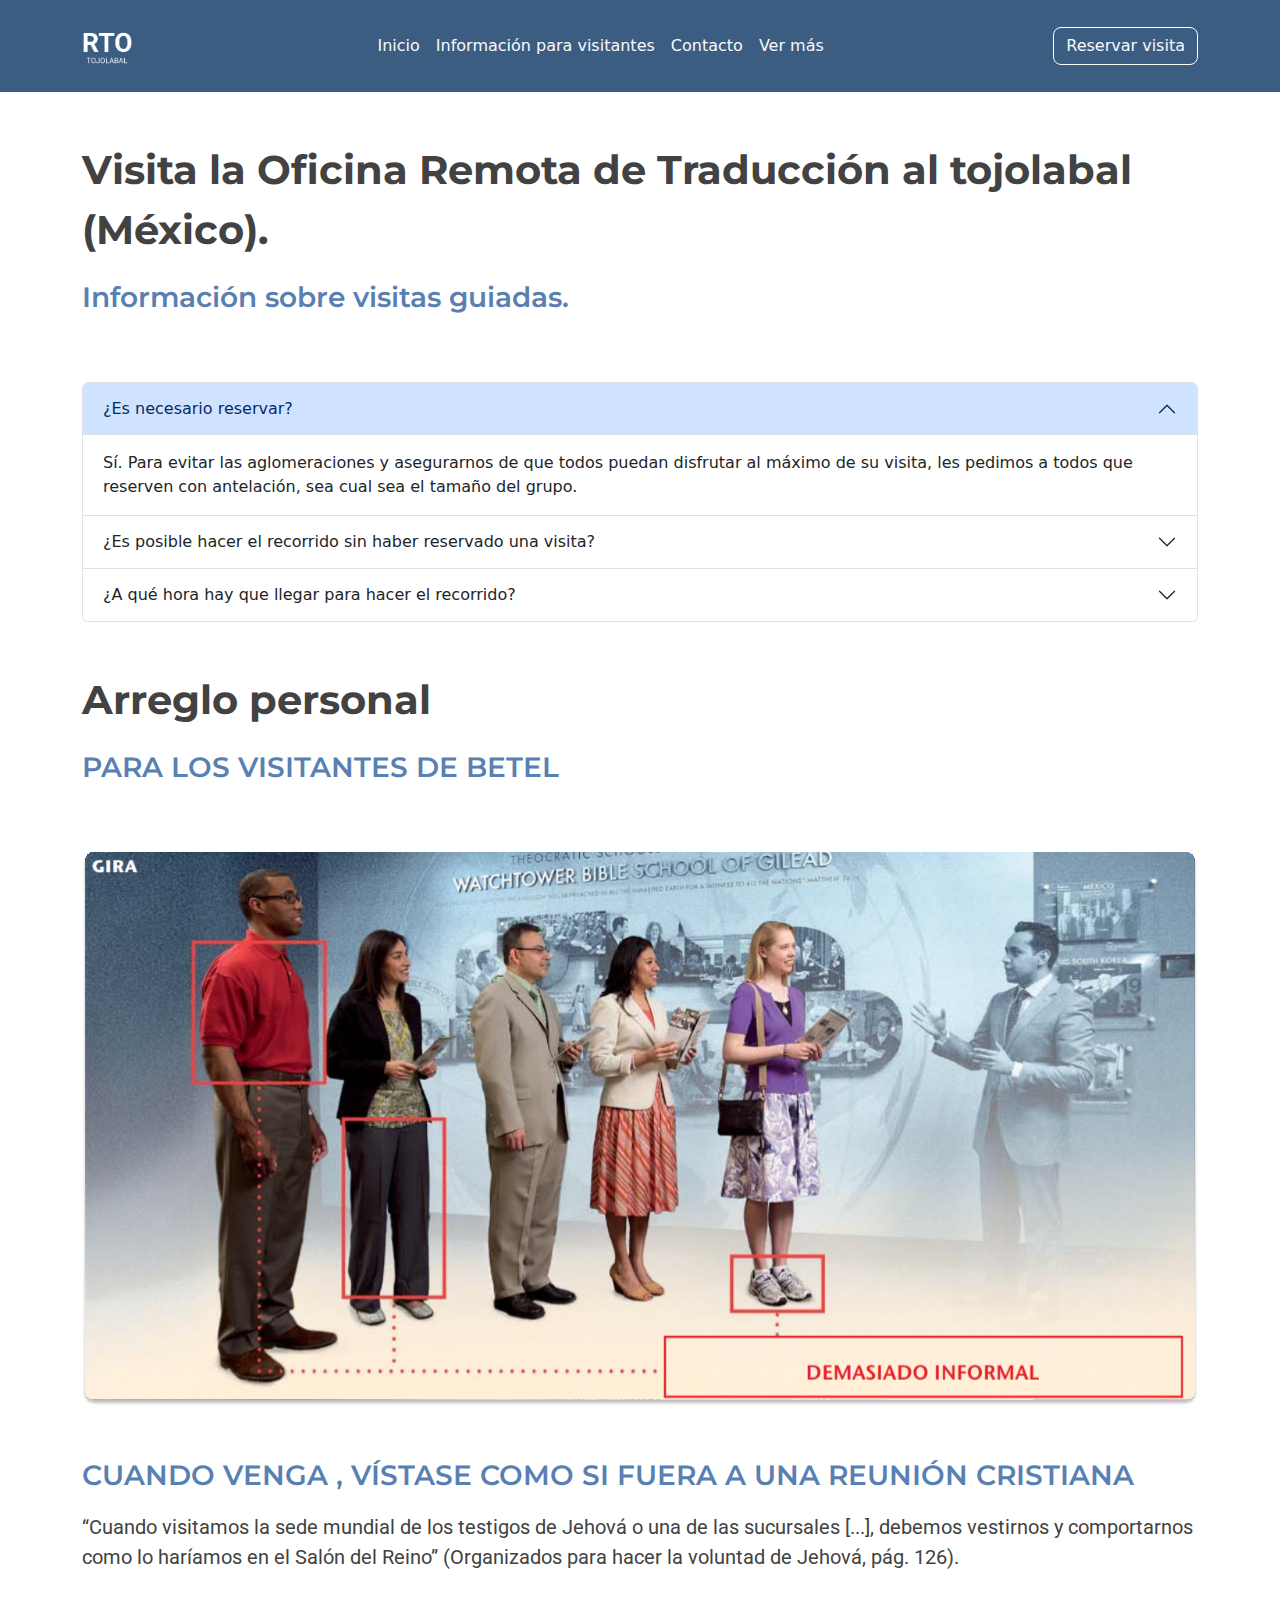
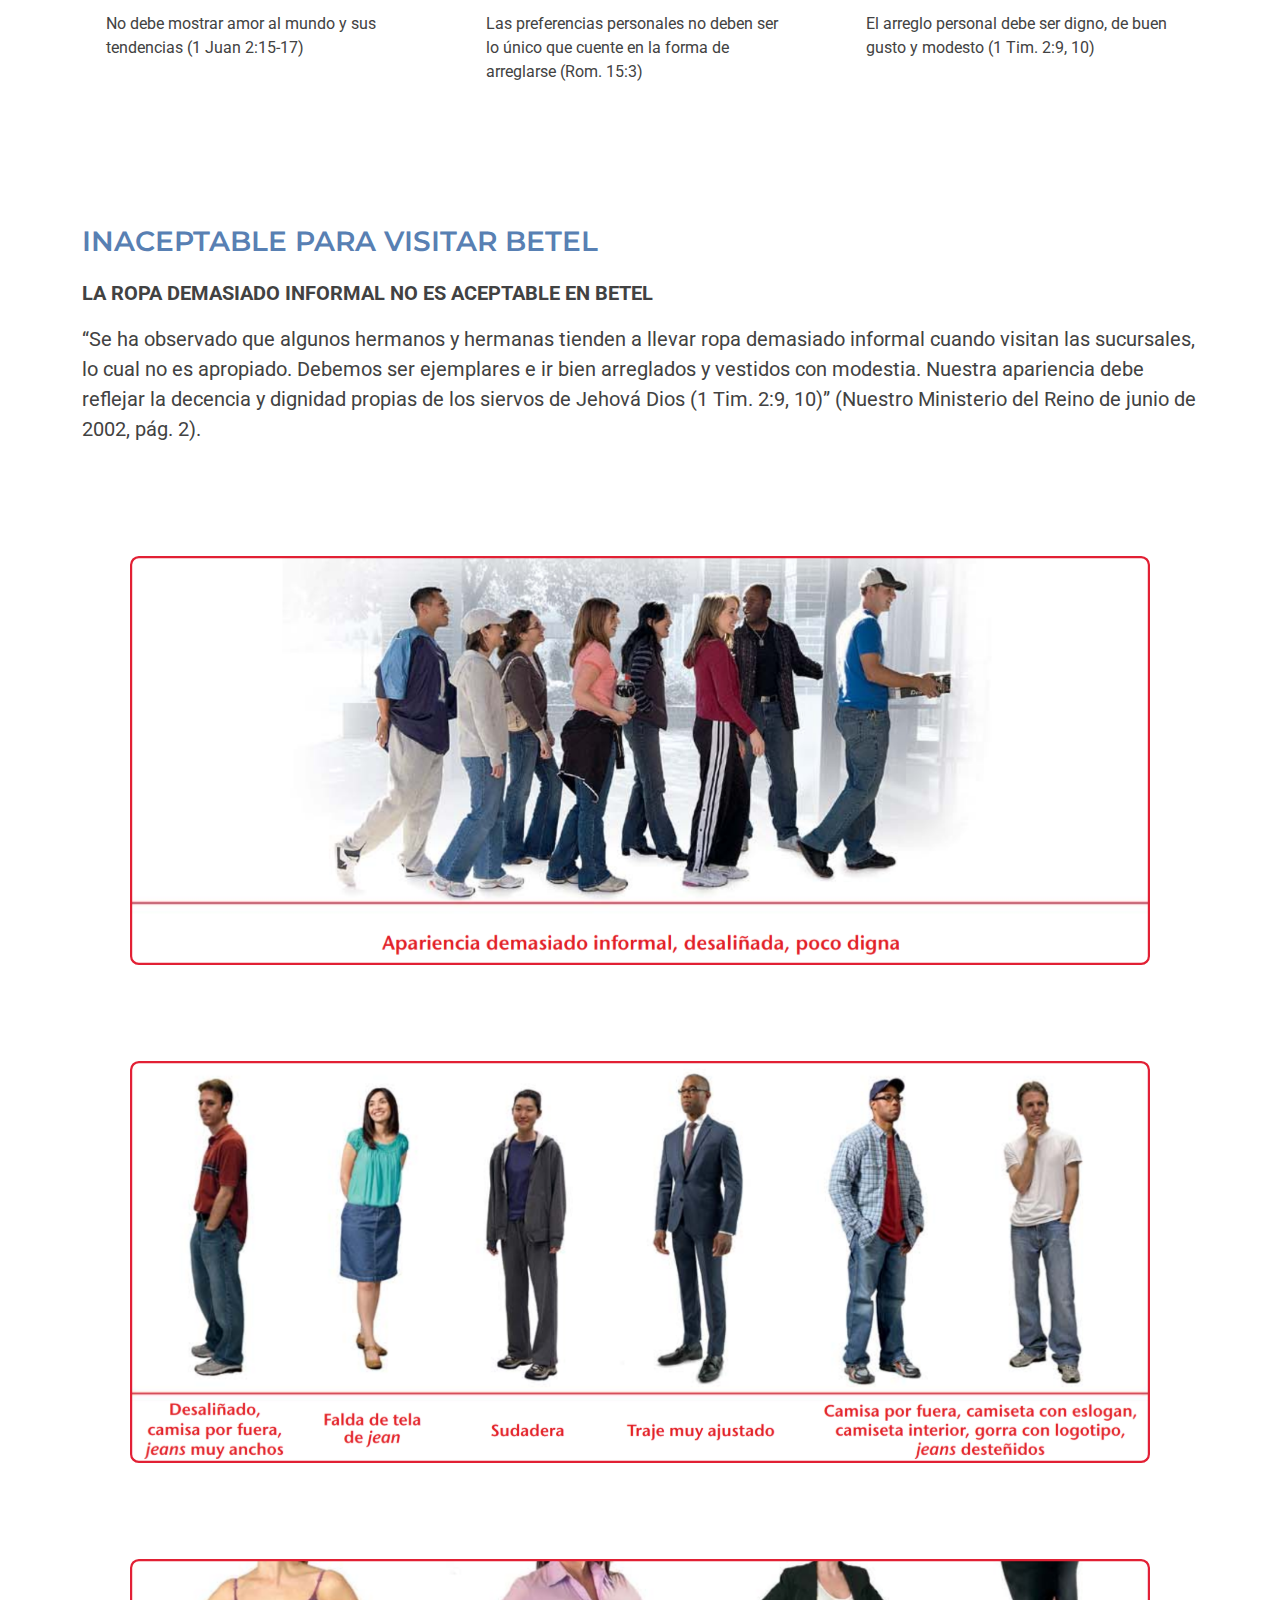
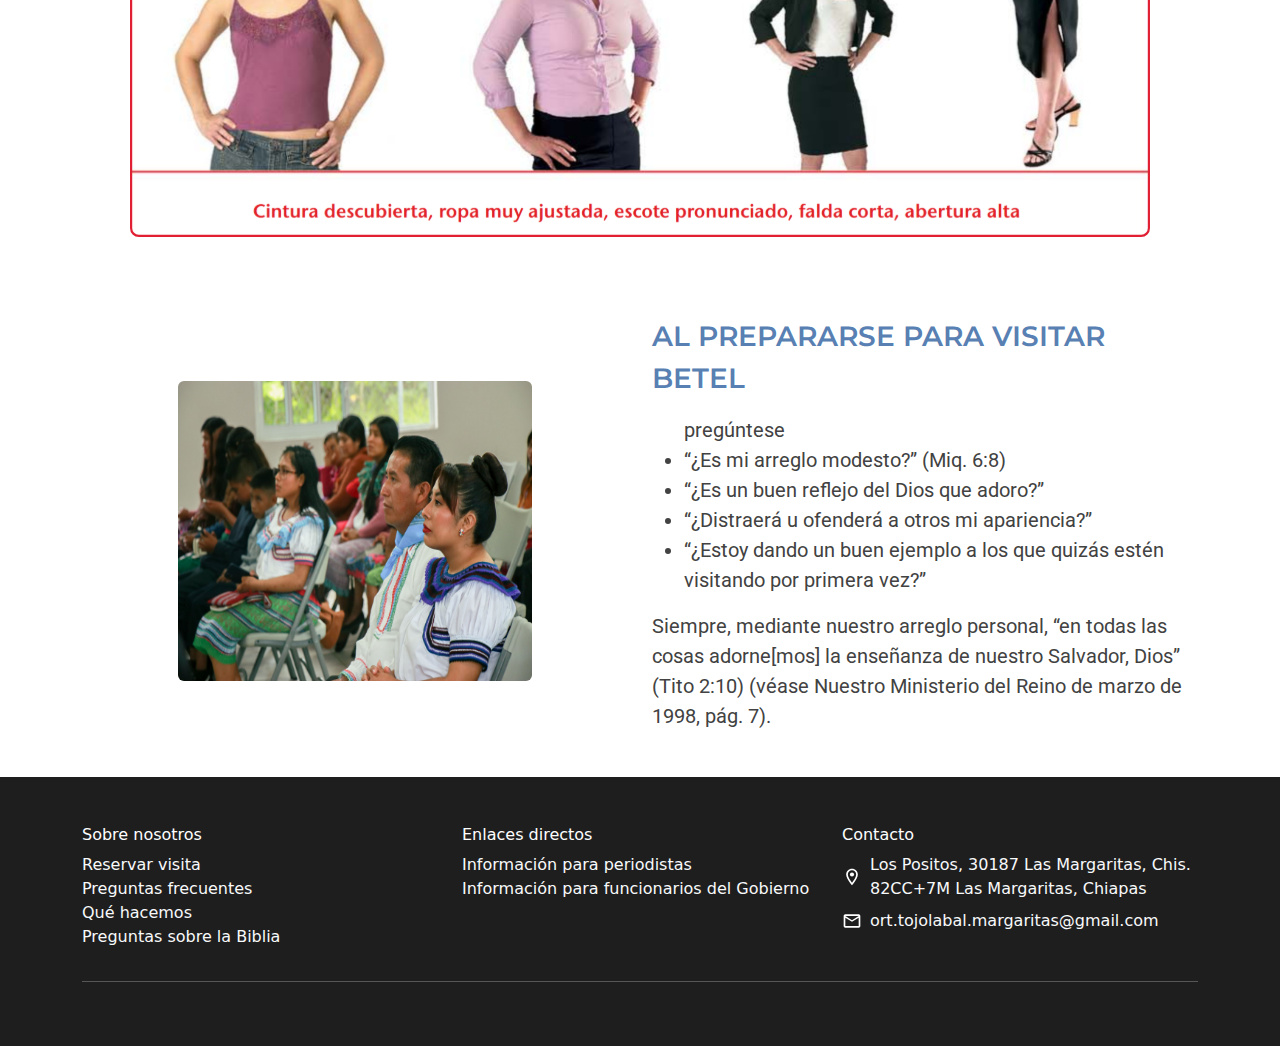
==== commit 068456bc: "Add files via upload" ====
--- a/informacion.html
+++ b/informacion.html
@@ -227,13 +227,6 @@
                 </div>
             </div>
             <hr>
-            <div class="d-flex justify-content-end align-items-center pt-3">
-                <ul class="list-inline mb-0">
-                    <li class="list-inline-item"><a href="https://donate.jw.org/ui/S/donate-home.html#/donate"><img src="assets/img/Donete.svg"></a></li>
-                    <li class="list-inline-item"><a href="https://www.jw.org/es/"><img src="assets/img/JW.svg"></a></li>
-                    <li class="list-inline-item"><a href="https://www.jw.org/es/ayuda-en-l%C3%ADnea/jw-library/"><img src="assets/img/jwL.svg"></a></li>
-                </ul>
-            </div>
         </div>
     </footer>
 
